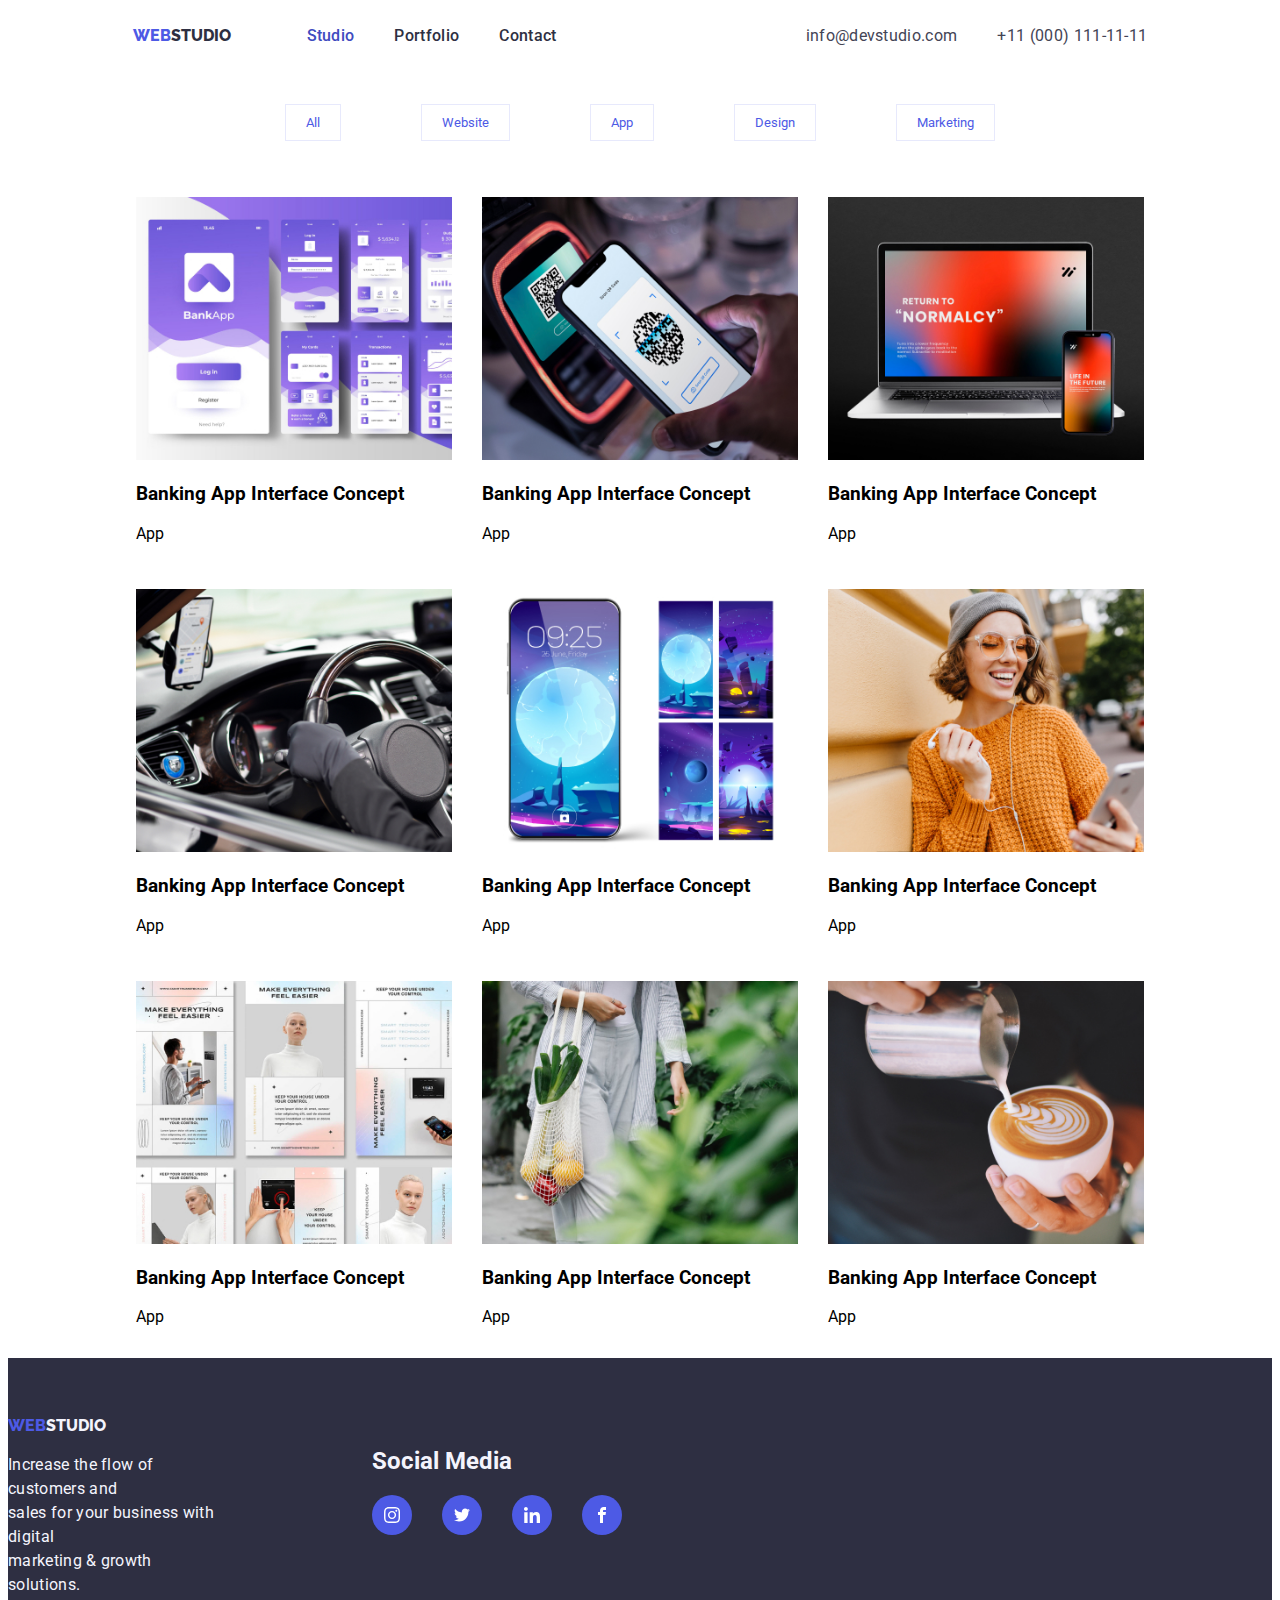
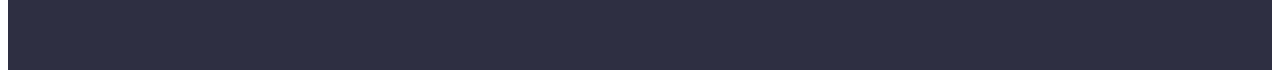
==== portfolio.html @ f8665717 "Initial commit" ====
<!DOCTYPE html>
<html lang="en">
    <head>
        <meta charset="UTF-8" />
        <meta name="viewport" content="width=device-width, initial-scale=1.0" />
        <title>Homework 3</title>
        <link rel="stylesheet" href="https://fonts.googleapis.com/css2?family=Raleway:wght@800&family=Roboto:wght@400;500;700;900&display=swap" />
        <link rel="stylesheet" href="css/styles.css">
    </head>
    <body>
        <header class="d-flex header">
            <div class="d-flex">
                <a href="" class="logo link"> <span class="logo-web">Web</span><span class="logo-studio-nav">studio</span> </a>
                <nav>
                    <ul class="list">
                        <li>
                            <a href="" class="link nav-link active">Studio</a>
                        </li>
                        <li>
                            <a href="" class="link nav-link">Portfolio</a>
                        </li>
                        <li>
                            <a href="" class="link nav-link">Contact</a>
                        </li>
                    </ul>
                </nav>
            </div>
            <ul class="list">
                <li>
                    <a href="" class="link contacts">info@devstudio.com </a>
                </li>
                <li>
                    <a href="" class="link contacts">+11 (000) 111-11-11 </a>
                </li>
            </ul>
        </header>

          <main>
            <section class="projects">
               <div class="projects-button">
                <button>All</button>
                <button>Website</button>
                <button>App</button>
                <button>Design</button>
                <button>Marketing</button>
               </div>

               
                   <ul class="list">
                        <li>
                            <img src="./images/img (4).jpg" alt="">
                            <div class="project-caption">
                                <h3>Banking App Interface Concept</h3>
                                <p>App</p>
                            </div>
                        </li>
                        <li>
                            <img src="./images/img (5).jpg" alt="">
                            <div class="project-caption">
                                <h3>Banking App Interface Concept</h3>
                                <p>App</p>
                            </div>
                        </li>
                        <li>
                            <img src="./images/img (6).jpg" alt="">
                            <div class="project-caption">
                                <h3>Banking App Interface Concept</h3>
                                <p>App</p>
                            </div>
                        </li>
                        <li>
                            <img src="./images/img (7).jpg" alt="">
                            <div class="project-caption">
                                <h3>Banking App Interface Concept</h3>
                                <p>App</p>
                            </div>
                        </li>
                        <li>
                            <img src="./images/img (10).jpg" alt="">
                            <div class="project-caption">
                                <h3>Banking App Interface Concept</h3>
                                <p>App</p>
                            </div>
                        </li>
                        <li>
                            <img src="./images/img (11).jpg" alt="">
                            <div class="project-caption">
                                <h3>Banking App Interface Concept</h3>
                                <p>App</p>
                            </div>
                        </li>
                        <li>
                            <img src="./images/img (12).jpg" alt="">
                            <div class="project-caption">
                                <h3>Banking App Interface Concept</h3>
                                <p>App</p>
                            </div>
                        </li>
                        <li>
                            <img src="./images/img (13).jpg" alt="">
                            <div class="project-caption">
                                <h3>Banking App Interface Concept</h3>
                                <p>App</p>
                            </div>
                        </li>
                        <li>
                            <img src="./images/img (14).jpg" alt="">
                            <div class="project-caption">
                                <h3>Banking App Interface Concept</h3>
                                <p>App</p>
                            </div>
                        </li>
                   </ul>
            </section>
          </main>

          <footer class="bg-dark">
            <div class="footer-section">
                <div class="footer-studio">
                    <a href="#" class="logo link"> <span class="logo-web">Web</span><span class="logo-studio-footer">studio</span> </a>
                    <p class="footer-text">
                        Increase the flow of customers and <br />
                        sales for your business with digital<br />
                        marketing & growth solutions.
                    </p>
                </div>
                
    
                    <div class="footer-icon">
                        <h2>Social Media</h2>
                        <ul class="list">
                            <a class="social-media">
                            <svg width="16" height="16">
                                <use href="./images/icons.svg#instagram-2"></use>
                            </svg>
                            </a>
                            <a class="social-media">
                            <svg width="16" height="16">
                                <use href="./images/icons.svg#twitter-1"></use>
                            </svg>
                            </a>
                            <a class="social-media">
                            <svg width="16" height="16">
                                <use href="./images/icons.svg#linkedin-1"></use>
                            </svg>
                            </a>
                            <a class="social-media">
                            <svg width="16" height="16">
                                <use href="./images/icons.svg#facebook"></use>
                            </svg>
                            </a>
                        </ul>   
                    </div>
                        
            </div>    
            </footer>
  </body>
</html>
---- css/styles.css ----
:root {
  --iris: #4d5ae5;
  --navyblue: #2e2f42;
  --ocean: #404bbf;
  --white: #fff;
  --slate: #434455;
  --cornflower: #e7e9fc;
  --cloud: #f4f4fd;
}

body {
  font-family: "Roboto", sans-serif;
}

/*GENERAL STYLING*/
.list {
  list-style: none;
  padding-left: 0;
  display: flex;
  justify-content: center;
  gap: 30px;
}

.bg-dark {
  background-color: var(--navyblue);
}

.logo {
  text-transform: uppercase;
  font-family: "Raleway";
  font-weight: 800;
  line-height: 1.3;
}

.logo:hover .logo-web {
  color: var(--NAVY-BLUE);
}

.logo .logo-web:hover {
  color: var(--iris);
}

.logo-web {
  color: var(--iris);
}

.link {
  text-decoration: none;
}

.section-title {
  color: var(--NAVY-BLUE, #2e2f42);
  text-align: center;
  font-size: 36px;
  font-weight: 700;
  line-height: 2.5; /* 111.111% */
  letter-spacing: 0.72px;
  text-transform: capitalize;
}

.p-dark {
  color: var(--SLATE, #434455);
  line-height: 1.5; /* 150% */
  letter-spacing: 0.32px;
}

.about h3,
.team h3 {
  color: var(--NAVY-BLUE, #2e2f42);
  font-size: 20px;
  font-weight: 500;
  line-height: 1.5; /* 120% */
  letter-spacing: 0.4px;
}

.container {
  width: 1440px;
}

.d-flex {
  display: flex;
}

.section {
  padding-top: 120px;
  padding-bottom: 120px;
}

.what-we-do ul,
.about ul,
.team ul {
  justify-content: center;
}
/*END OF GENERAL STYLING*/

/* ABOUT STYLING */
.about-icon {
  padding: 24px 0;
  text-align: center;
  background-color: var(--cloud);
}


/*HEADER STYLING*/
.header {
  justify-content: space-around;
  align-items: center;
}

.header .d-flex {
  align-items: center;
}

.header .list {
  gap: 40px;
}

.logo {
  margin-right: 76px;
}

.logo-studio-nav {
  color: var(--navyblue);
}

.nav-link {
  font-weight: 500;
  line-height: 1.5; /* 150% */
  letter-spacing: 0.32px;
  color: var(--navyblue);
}

.nav-link:hover,
.nav-link:focus {
  color: var(--ocean);
}

.active {
  color: var(--ocean);
}

.contacts {
  line-height: 1.5;
  color: var(--slate);
  letter-spacing: 0.32px;
}

.projects-button {
display: flex;
justify-content: center;
align-items: center;

}

.projects-button button {
  color:var(--iris);
  background-color: transparent; 
  border: 1px solid iris;
  padding: 10px 20px; 
  margin: 40px; 
  cursor: pointer;
  transition: color 0.3s, background-color 0.3s;
  font-family: roboto;
  border: 1px solid var(--CORNFLOWER, #E7E9FC); ;
}

.projects-button button:hover {
  color: white;
  background-color: var(--iris); 
  border-radius: 4px;
  border: 1px solid var(--CORNFLOWER, #E7E9FC);

}


/*END OF HEADER STYLING*/

/* HERO SECTION STYLING */

.hero {
  padding-top: 188px;
  padding-bottom: 188px;
  text-align: center;
}

.hero-text {
  color: var(--white);
  text-align: center;
  font-size: 56px;
  font-weight: 700;
  line-height: 60px; /* 107.143% */
  letter-spacing: 1.12px;
  text-transform: uppercase;
}

.hero-btn {
  background-color: var(--iris);
  border: none;
  border-radius: 4px;
  color: var(--white);
  padding: 16px 32px;
}

.hero-btn:hover {
  cursor: pointer;
  background-color: var(--ocean);
}

/* END OF HERO SECTION STYLING */

/* TEAM SECTION STYLING */
.team {
  background-color: var(--cloud);
}

.team-name {
  color: var(--NAVY-BLUE, #2e2f42);
  font-size: 20px;
  font-weight: 500;
  line-height: 1.5; /* 120% */
  letter-spacing: 0.4px;
  margin-top: 0;
}

.team ul li {
  text-align:center ;
}

.team img {
  display: block;
}

.team-caption {
  padding: 32px 0px;
  background-color: white;
}

.team-social {
  display: flex;
  justify-content: space-between;
}

.team-social-icon{
background-color: var(--iris);
border-radius: 50%;
height: 40px;
width: 40px;
display: flex;
align-items: center;
justify-content: center;
fill: white;
}

/* CUSTOMER STYLING */
.customers {
  text-align: center;
}

.customer-icon {
  border: 1px solid #8E8F99;
  fill: #8E8F99;
  padding: 169x 32px;
}

.customer-icon:hover,:focus {
  border-color: var(--iris);
  fill: var(--iris);
}

/* PORTFOLIO STYLING */
.projects ul {
  width: 100%;
  flex-wrap: wrap;
}

.projects li {
  width:25%;
}

.projects li img {
  width: 100%;
}

.projects li img {
 
}

/*FOOTER STYLING*/
.footer-section {
  display: flex;
  align-items: center;
  justify-content: center;
  gap: 150px ;
  height:312px ;
  margin-right: 650px;
 
}

.logo-studio-footer {
  color: var(--cloud);
}

.footer-text {
  color: var(--cloud);
  line-height: 1.5; /* 150% */
  /* 
      line-height: 1;
      1 = 16px 
      1.5 = 24px
  */
  letter-spacing: 0.32px;
}

.footer-studio {
  display: inline-block;
  justify-content: center;
  
}

.footer-icon {
  display: inline-block;
  justify-content: center;
  padding-bottom: 50px;
}

.footer-icon h2 {
  color: var(--cloud);
}

.social-media {
  background-color: var(--iris);
  border-radius: 50%;
  height: 40px;
  width: 40px;
  display: flex;
  align-items: center;
  justify-content: center;
  fill: white;
  
  
}

/*END OF FOOTER STYLING*/
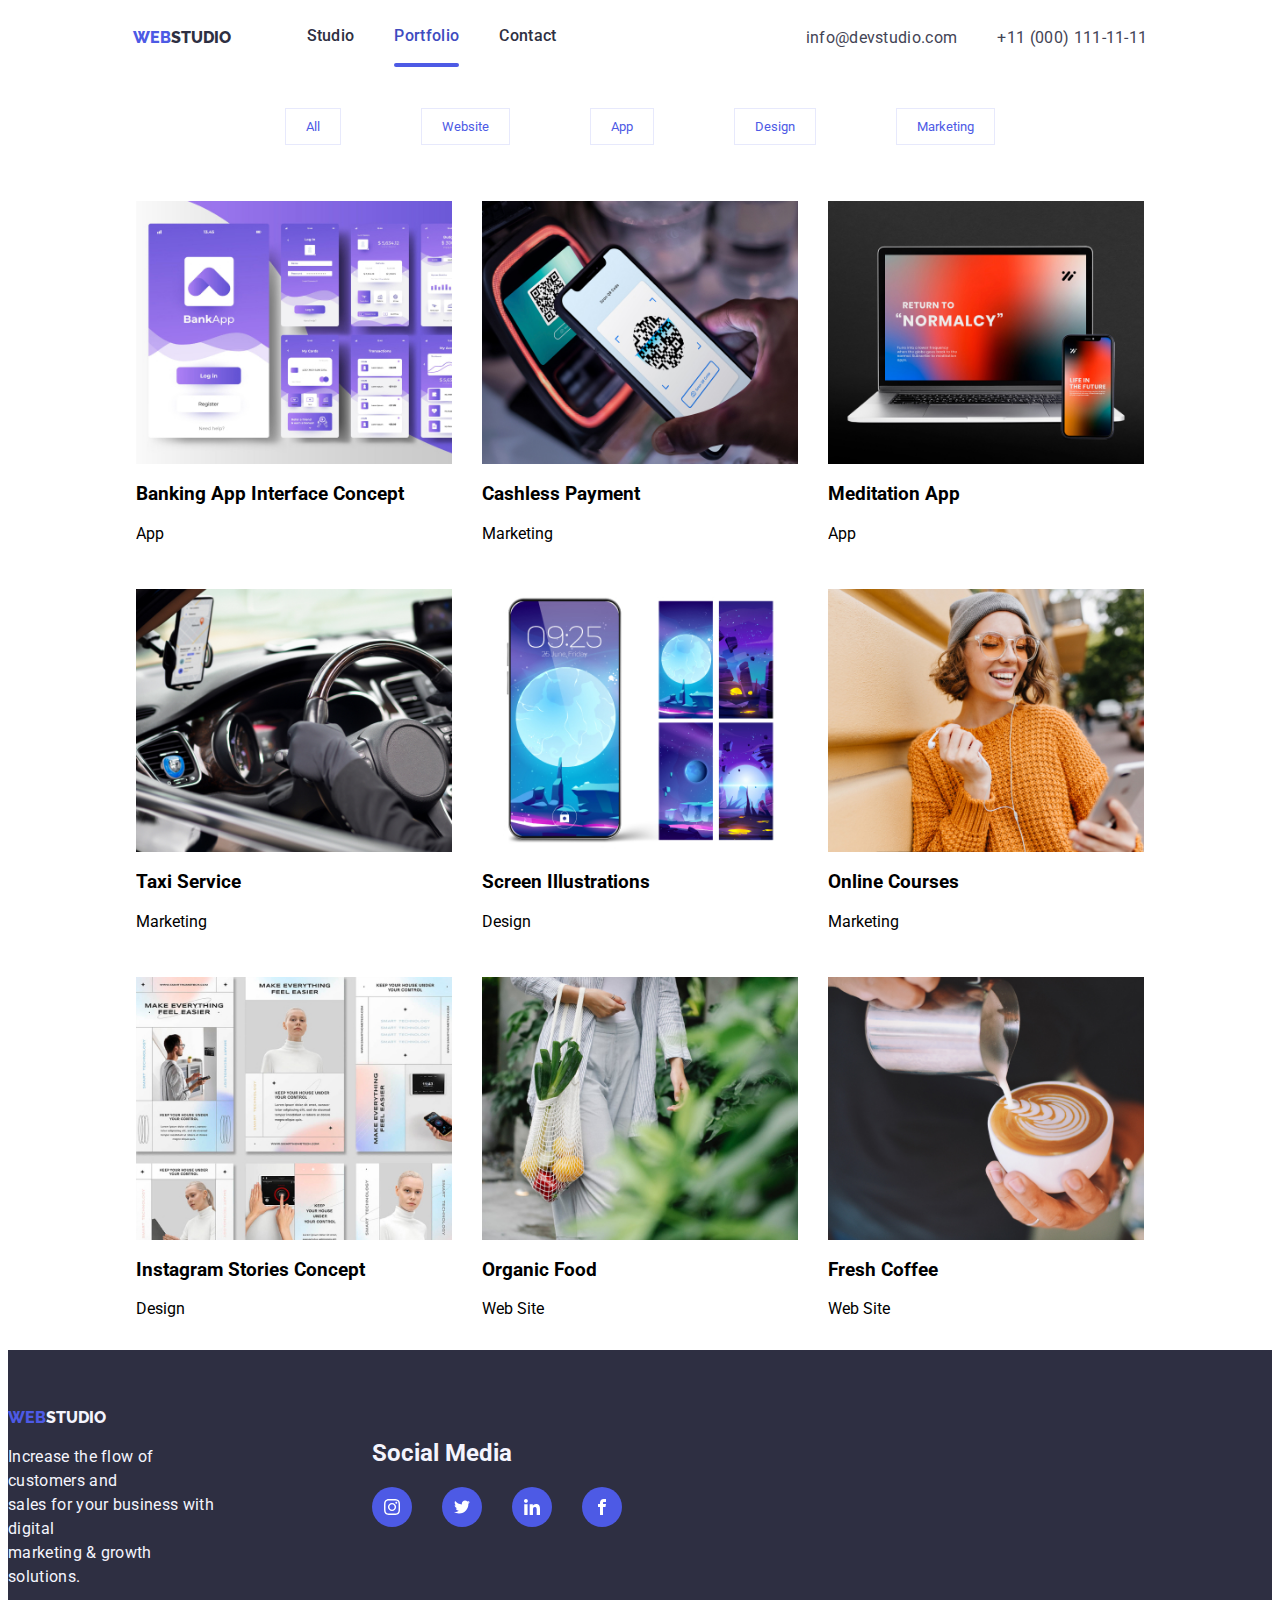
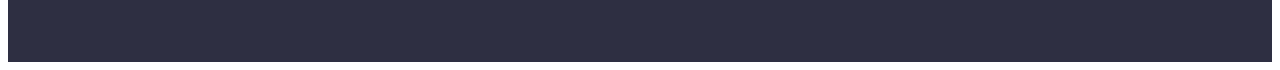
==== commit 1d59c0e6: "update code and styles" ====
--- a/portfolio.html
+++ b/portfolio.html
@@ -14,10 +14,10 @@
                 <nav>
                     <ul class="list">
                         <li>
-                            <a href="" class="link nav-link active">Studio</a>
+                            <a href="index.html" class="link nav-link">Studio</a>
                         </li>
                         <li>
-                            <a href="" class="link nav-link">Portfolio</a>
+                            <a href="portfolio.html" class="link nav-link active">Portfolio</a>
                         </li>
                         <li>
                             <a href="" class="link nav-link">Contact</a>
@@ -47,67 +47,140 @@
 
                
                    <ul class="list">
-                        <li>
-                            <img src="./images/img (4).jpg" alt="">
+                        <li class="project">
+                            <div class="project-image">
+                                <img src="./images/img (4).jpg" alt="">
+                                <div class="project-image-caption">
+                                    <p>Lorem ipsum dolor sit amet, consectetur adipisicing elit. Eos distinctio nisi fugiat. 
+                                        Facilis delectus totam aspernatur enim rerum blanditiis incidunt voluptatibus magni sequi eligendi,
+                                         suscipit voluptates debitis reiciendis neque aliquam?
+                                    </p>
+                                </div>
+                            </div>
                             <div class="project-caption">
                                 <h3>Banking App Interface Concept</h3>
                                 <p>App</p>
                             </div>
                         </li>
-                        <li>
-                            <img src="./images/img (5).jpg" alt="">
-                            <div class="project-caption">
-                                <h3>Banking App Interface Concept</h3>
+                        <li class="project">
+                            <div class="project-image">
+                                <img src="./images/img (5).jpg" alt="">
+                                <div class="project-image-caption">
+                                    <p>Lorem, ipsum dolor sit amet consectetur adipisicing elit. Facere veritatis earum molestias, 
+                                        perspiciatis minus sapiente nesciunt accusamus. 
+                                        Ducimus expedita ipsa quia minus. Et, suscipit a dolorem neque cum velit consectetur.
+                                    </p>
+                                </div>
+                            </div>
+                            <div class="project-caption">
+                                <h3>Cashless Payment</h3>
+                                <p>Marketing</p>
+                            </div>
+                        </li>
+                        <li class="project">
+                            <div class="project-image">
+                                <img src="./images/img (6).jpg" alt="">
+                                <div class="project-image-caption">
+                                    <p>Lorem ipsum dolor sit amet consectetur adipisicing elit. Aperiam molestias esse, 
+                                        illum nesciunt velit culpa nihil? Neque consectetur esse similique porro placeat dolorem,
+                                         quasi deserunt id, quos aliquam facere. Voluptatum?
+                                    </p>
+                                </div>
+                            </div>                       
+                            <div class="project-caption">
+                                <h3>Meditation App</h3>
                                 <p>App</p>
                             </div>
                         </li>
-                        <li>
-                            <img src="./images/img (6).jpg" alt="">
-                            <div class="project-caption">
-                                <h3>Banking App Interface Concept</h3>
-                                <p>App</p>
-                            </div>
-                        </li>
-                        <li>
-                            <img src="./images/img (7).jpg" alt="">
-                            <div class="project-caption">
-                                <h3>Banking App Interface Concept</h3>
-                                <p>App</p>
-                            </div>
-                        </li>
-                        <li>
-                            <img src="./images/img (10).jpg" alt="">
-                            <div class="project-caption">
-                                <h3>Banking App Interface Concept</h3>
-                                <p>App</p>
-                            </div>
-                        </li>
-                        <li>
-                            <img src="./images/img (11).jpg" alt="">
-                            <div class="project-caption">
-                                <h3>Banking App Interface Concept</h3>
-                                <p>App</p>
-                            </div>
-                        </li>
-                        <li>
-                            <img src="./images/img (12).jpg" alt="">
-                            <div class="project-caption">
-                                <h3>Banking App Interface Concept</h3>
-                                <p>App</p>
-                            </div>
-                        </li>
-                        <li>
-                            <img src="./images/img (13).jpg" alt="">
-                            <div class="project-caption">
-                                <h3>Banking App Interface Concept</h3>
-                                <p>App</p>
-                            </div>
-                        </li>
-                        <li>
-                            <img src="./images/img (14).jpg" alt="">
-                            <div class="project-caption">
-                                <h3>Banking App Interface Concept</h3>
-                                <p>App</p>
+                        <li class="project">
+                            <div class="project-image">
+                                <img src="./images/img (7).jpg" alt="">
+                                <div class="project-image-caption">
+                                    <p>Lorem ipsum dolor sit, amet consectetur adipisicing elit. 
+                                        Nemo labore a et numquam nobis neque non ipsa! Reprehenderit maxime doloribus nostrum. 
+                                        Repellendus nulla obcaecati officia ullam et perferendis cum blanditiis.
+                                 </p>
+                                </div>
+                            </div>
+                            <div class="project-caption">
+                                <h3>Taxi Service</h3>
+                                <p>Marketing</p>
+                            </div>
+                        </li>
+                        <li class="project">
+                            <div class="project-image">
+                                <img src="./images/img (10).jpg" alt="">
+                                <div class="project-image-caption">
+                                    <p>Lorem ipsum dolor sit amet consectetur adipisicing elit. Alias praesentium aliquam reprehenderit? Atque, modi. 
+                                        Ducimus, ea. Harum nobis veniam ullam quisquam beatae sint. 
+                                        Non atque similique saepe reiciendis reprehenderit amet?
+                                    </p>
+                                </div>
+                            </div>                           
+                            <div class="project-caption">
+                                <h3>Screen Illustrations</h3>
+                                <p>Design</p>
+                            </div>
+                        </li>
+                        <li class="project">
+                            <div class="project-image">
+                                <img src="./images/img (11).jpg" alt="">
+                                <div class="project-image-caption">
+                                    <p>Lorem ipsum dolor sit amet consectetur, adipisicing elit.
+                                         Quos labore, excepturi accusamus itaque commodi, beatae, similique soluta optio molestiae numquam deserunt.
+                                         Quia obcaecati itaque delectus eligendi dolor odio, error exercitationem!
+                                    </p>
+                                </div>
+                            </div>                         
+                            <div class="project-caption">
+                                <h3>Online Courses</h3>
+                                <p>Marketing</p>
+                            </div>
+                        </li>
+                        <li class="project">
+                            <div class="project-image">
+                                <img src="./images/img (12).jpg" alt="">
+                                <div class="project-image-caption">
+                                    <p>Lorem ipsum dolor sit amet consectetur adipisicing elit. Ea esse sapiente a aliquid repellendus eius est quas soluta, 
+                                        non atque incidunt deserunt dignissimos, iusto asperiores nesciunt velit.
+                                         Animi, adipisci a.
+                                    </p>
+                                </div>
+                            </div>                          
+                            <div class="project-caption">
+                                <h3>Instagram Stories Concept</h3>
+                                <p>Design</p>
+                            </div>
+                        </li>
+                        <li class="project">
+                            <div class="project-image">
+                                <img src="./images/img (13).jpg" alt="">
+                                <div class="project-image-caption">
+                                    <p>Lorem ipsum dolor sit amet consectetur adipisicing elit. Inventore dolore et excepturi consequuntur, 
+                                        libero enim ullam dicta in maiores corrupti perferendis error officia nam laborum vitae aliquam.
+                                         Error, assumenda amet.
+                                    </p>
+                                </div>
+                            </div>                           
+                            <div class="project-caption">
+                                <h3>Organic Food</h3>
+                                <p>Web Site</p>
+                            </div>
+                        </li>
+                        <li class="project">
+                            <div class="project-image">
+                                <img src="./images/img (14).jpg" alt="">
+                                <div class="project-image-caption">
+                                    <p>Lorem ipsum dolor sit amet consectetur adipisicing elit. Praesentium corrupti reprehenderit harum cupiditate quos nemo, 
+                                        odio repellat nobis accusantium mollitia eius 
+                                        quas doloribus magni ex, minus error fugiat in iusto.
+                                   </p>
+                                </div>
+                            </div>
+                            
+                            <div class="project-caption">
+                                <h3>Fresh Coffee</h3>
+                                <p>Web Site</p>
                             </div>
                         </li>
                    </ul>
--- a/css/styles.css
+++ b/css/styles.css
@@ -137,6 +137,17 @@
 
 .active {
   color: var(--ocean);
+}
+
+.active::after {
+content:" " ;
+display: block;
+height: 4px;
+width: 100%;
+border-radius: 2px;
+background-color: var(--iris);
+position: relative;
+top: 15px;
 }
 
 .contacts {
@@ -178,6 +189,10 @@
 /* HERO SECTION STYLING */
 
 .hero {
+  background: linear-gradient(rgba(46, 47, 66, 0.7), rgba(46, 47, 66, 0.7)), 
+  url("../images/people-office\ 1.jpg");
+  background-size: cover;
+  background-repeat: no-repeat;
   padding-top: 188px;
   padding-bottom: 188px;
   text-align: center;
@@ -279,10 +294,42 @@
 
 .projects li img {
   width: 100%;
-}
-
-.projects li img {
- 
+  display: block;
+}
+
+.project:hover .project-image-caption {
+  opacity: 1;
+ transform: translateY(0);
+  
+}
+
+.project-image {
+  position: relative;
+  overflow: hidden;
+}
+
+.project {
+  overflow: hidden;
+}
+  
+
+.project-image-caption {
+  position: absolute;
+  background-color: rgba(77, 90, 229, 0.8);
+  color: white;
+  width: 100% ;
+  height: 100% ;
+  top: 0;
+  left: 0;
+  opacity: 0;
+  transform: translateY(100%);
+  transition: transform 0.25s cubic-bezier(0.4, 0, 0.2, 1);
+
+
+}
+
+.project-image-caption p {
+  padding: 40px 32px;
 }
 
 /*FOOTER STYLING*/
